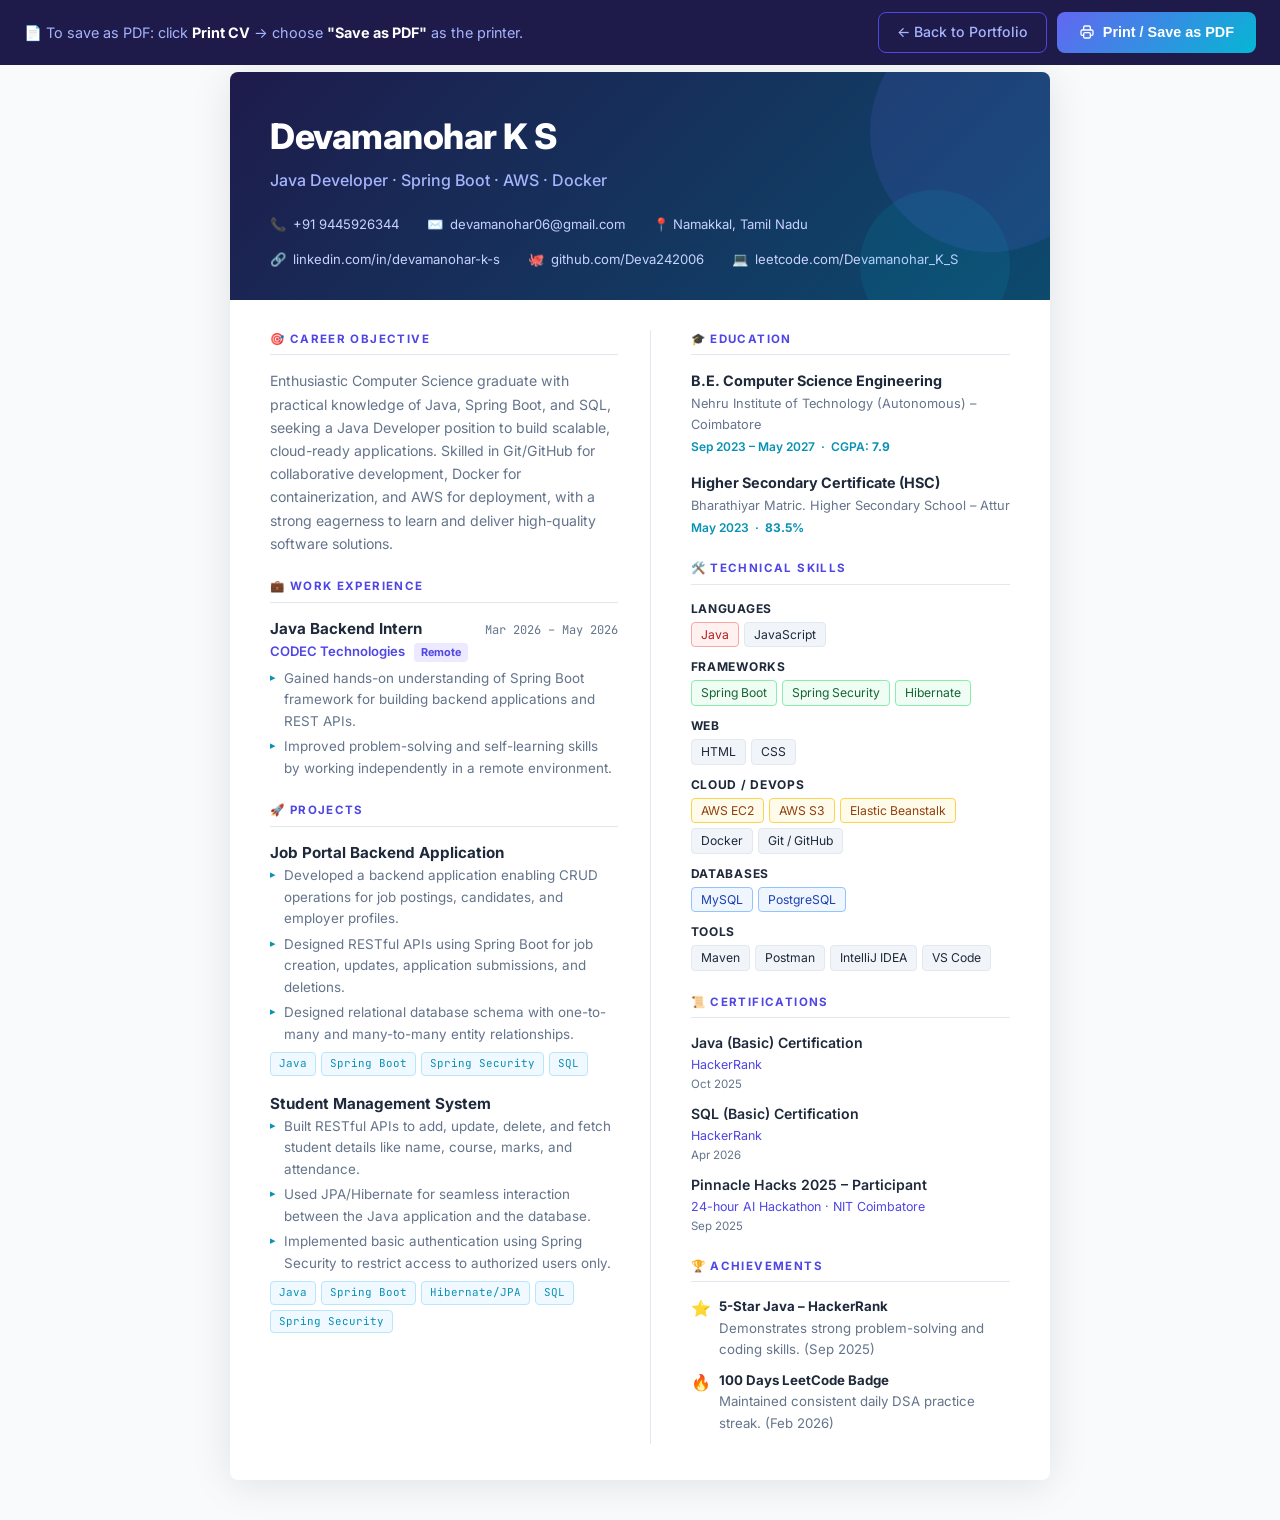
==== resume.html @ c7919d84 "Initial commit" ====
<!DOCTYPE html>
<html lang="en">
<head>
  <meta charset="UTF-8" />
  <meta name="viewport" content="width=device-width, initial-scale=1.0" />
  <title>Resume – Devamanohar K S | Java Developer</title>
  <link rel="preconnect" href="https://fonts.googleapis.com" />
  <link href="https://fonts.googleapis.com/css2?family=Inter:wght@300;400;500;600;700&family=JetBrains+Mono:wght@400;500&display=swap" rel="stylesheet" />
  <style>
    /* ── Print + Screen Styles ── */
    *, *::before, *::after { margin: 0; padding: 0; box-sizing: border-box; }

    :root {
      --accent:  #4f46e5;
      --accent2: #0891b2;
      --text:    #1e293b;
      --muted:   #64748b;
      --border:  #e2e8f0;
      --bg:      #f8fafc;
    }

    body {
      font-family: 'Inter', sans-serif;
      background: var(--bg);
      color: var(--text);
      font-size: 13.5px;
      line-height: 1.6;
    }

    /* ── Print Button (hidden on print) ── */
    .print-bar {
      position: fixed;
      top: 0; left: 0; right: 0;
      background: #1e1b4b;
      padding: 12px 24px;
      display: flex;
      align-items: center;
      justify-content: space-between;
      z-index: 100;
      gap: 16px;
    }

    .print-bar p {
      color: #a5b4fc;
      font-size: .9rem;
    }

    .print-bar strong { color: #fff; }

    .btn-print {
      background: linear-gradient(135deg, #6366f1, #06b6d4);
      color: #fff;
      border: none;
      padding: 9px 22px;
      border-radius: 8px;
      font-size: .9rem;
      font-weight: 600;
      cursor: pointer;
      display: flex;
      align-items: center;
      gap: 8px;
      text-decoration: none;
      transition: opacity .2s;
    }

    .btn-print:hover { opacity: .85; }

    .btn-back {
      background: transparent;
      color: #a5b4fc;
      border: 1.5px solid #4f46e5;
      padding: 8px 18px;
      border-radius: 8px;
      font-size: .88rem;
      font-weight: 500;
      cursor: pointer;
      text-decoration: none;
      transition: background .2s;
    }

    .btn-back:hover { background: rgba(99,102,241,.15); }

    /* ── Resume Page ── */
    .page {
      max-width: 820px;
      margin: 72px auto 40px;
      background: #fff;
      box-shadow: 0 4px 40px rgba(0,0,0,.1);
      border-radius: 8px;
      overflow: hidden;
    }

    /* Header */
    .resume-header {
      background: linear-gradient(135deg, #1e1b4b 0%, #0c4a6e 100%);
      color: #fff;
      padding: 36px 40px 30px;
      position: relative;
      overflow: hidden;
    }

    .resume-header::before {
      content: '';
      position: absolute;
      right: -60px; top: -60px;
      width: 240px; height: 240px;
      border-radius: 50%;
      background: rgba(99,102,241,.15);
    }

    .resume-header::after {
      content: '';
      position: absolute;
      right: 40px; bottom: -40px;
      width: 150px; height: 150px;
      border-radius: 50%;
      background: rgba(6,182,212,.1);
    }

    .header-name {
      font-size: 2.2rem;
      font-weight: 800;
      letter-spacing: -.5px;
      position: relative;
    }

    .header-title {
      font-size: 1rem;
      color: #a5b4fc;
      font-weight: 500;
      margin-top: 4px;
      position: relative;
    }

    .header-contacts {
      display: flex;
      flex-wrap: wrap;
      gap: 14px 28px;
      margin-top: 20px;
      position: relative;
    }

    .hc-item {
      display: flex;
      align-items: center;
      gap: 7px;
      font-size: .82rem;
      color: #c7d2fe;
    }

    .hc-item a {
      color: #c7d2fe;
      text-decoration: none;
    }

    .hc-item a:hover { text-decoration: underline; }

    /* Body */
    .resume-body {
      padding: 30px 40px 36px;
      display: grid;
      grid-template-columns: 1fr 0.85fr;
      gap: 0 36px;
    }

    /* Sections */
    .section-head {
      display: flex;
      align-items: center;
      gap: 8px;
      font-size: .72rem;
      font-weight: 700;
      text-transform: uppercase;
      letter-spacing: .12em;
      color: var(--accent);
      border-bottom: 1.5px solid var(--border);
      padding-bottom: 6px;
      margin-bottom: 14px;
      margin-top: 22px;
    }

    .section-head:first-of-type { margin-top: 0; }

    /* Objective */
    .objective-text {
      color: var(--muted);
      font-size: .88rem;
      line-height: 1.65;
    }

    /* Experience & Projects */
    .entry { margin-bottom: 16px; }

    .entry-header {
      display: flex;
      justify-content: space-between;
      align-items: baseline;
      flex-wrap: wrap;
      gap: 4px;
    }

    .entry-title {
      font-size: .95rem;
      font-weight: 700;
    }

    .entry-date {
      font-size: .75rem;
      color: var(--muted);
      font-family: 'JetBrains Mono', monospace;
      white-space: nowrap;
    }

    .entry-sub {
      font-size: .82rem;
      color: var(--accent);
      font-weight: 600;
      margin-bottom: 6px;
    }

    .entry-sub .badge {
      display: inline-block;
      background: #ede9fe;
      color: var(--accent);
      border-radius: 4px;
      font-size: .68rem;
      font-weight: 700;
      padding: 1px 7px;
      margin-left: 6px;
      vertical-align: middle;
    }

    .bullet-list {
      list-style: none;
      padding: 0;
    }

    .bullet-list li {
      font-size: .84rem;
      color: var(--muted);
      padding-left: 14px;
      position: relative;
      margin-bottom: 4px;
    }

    .bullet-list li::before {
      content: '▸';
      position: absolute;
      left: 0;
      color: var(--accent2);
      font-size: .7rem;
      top: 1px;
    }

    /* Tech tags */
    .tech-row {
      display: flex;
      flex-wrap: wrap;
      gap: 5px;
      margin-top: 7px;
    }

    .tag {
      font-family: 'JetBrains Mono', monospace;
      font-size: .68rem;
      background: #f0f9ff;
      color: var(--accent2);
      border: 1px solid #bae6fd;
      border-radius: 4px;
      padding: 2px 8px;
    }

    /* Right column */
    .right-col {}

    /* Education */
    .edu-item { margin-bottom: 14px; }

    .edu-degree { font-size: .9rem; font-weight: 700; }
    .edu-school { font-size: .8rem; color: var(--muted); margin: 2px 0; }
    .edu-meta   { font-size: .75rem; color: var(--accent2); font-weight: 600; }

    /* Skills */
    .skill-group { margin-bottom: 10px; }

    .skill-label {
      font-size: .75rem;
      font-weight: 700;
      color: var(--text);
      text-transform: uppercase;
      letter-spacing: .06em;
      margin-bottom: 4px;
    }

    .skill-pills {
      display: flex;
      flex-wrap: wrap;
      gap: 5px;
    }

    .sp {
      background: #f1f5f9;
      border: 1px solid var(--border);
      border-radius: 4px;
      padding: 2px 9px;
      font-size: .76rem;
      color: var(--text);
    }

    .sp.java   { background: #fff1f0; border-color: #fca5a5; color: #b91c1c; }
    .sp.spring { background: #f0fdf4; border-color: #86efac; color: #166534; }
    .sp.aws    { background: #fffbeb; border-color: #fcd34d; color: #92400e; }
    .sp.db     { background: #eff6ff; border-color: #93c5fd; color: #1e40af; }

    /* Certifications */
    .cert-item { margin-bottom: 10px; }
    .cert-name  { font-size: .88rem; font-weight: 600; }
    .cert-org   { font-size: .78rem; color: var(--accent); }
    .cert-date  { font-size: .72rem; color: var(--muted); }

    /* Achievements */
    .ach-item {
      display: flex;
      gap: 8px;
      align-items: flex-start;
      margin-bottom: 10px;
    }

    .ach-icon { font-size: 1rem; flex-shrink: 0; }
    .ach-text { font-size: .83rem; color: var(--muted); }
    .ach-text strong { color: var(--text); }

    /* Divider between columns */
    .left-col {
      border-right: 1px solid var(--border);
      padding-right: 32px;
    }

    .right-col { padding-left: 4px; }

    /* ── PRINT STYLES ── */
    @media print {
      body { background: #fff; font-size: 12px; }
      .print-bar { display: none !important; }
      .page {
        margin: 0;
        box-shadow: none;
        border-radius: 0;
        max-width: 100%;
      }
      .resume-header { -webkit-print-color-adjust: exact; print-color-adjust: exact; }
    }
  </style>
</head>
<body>

  <!-- Print Bar (visible only on screen) -->
  <div class="print-bar">
    <p>📄 To save as PDF: click <strong>Print CV</strong> → choose <strong>"Save as PDF"</strong> as the printer.</p>
    <div style="display:flex; gap:10px;">
      <a href="index.html" class="btn-back">← Back to Portfolio</a>
      <button onclick="window.print()" class="btn-print">
        <svg width="16" height="16" fill="none" viewBox="0 0 24 24" stroke="currentColor"><path stroke-linecap="round" stroke-linejoin="round" stroke-width="2" d="M17 17h2a2 2 0 002-2v-4a2 2 0 00-2-2H5a2 2 0 00-2 2v4a2 2 0 002 2h2m2 4h6a2 2 0 002-2v-4a2 2 0 00-2-2H9a2 2 0 00-2 2v4a2 2 0 002 2zm8-12V5a2 2 0 00-2-2H9a2 2 0 00-2 2v4h10z"/></svg>
        Print / Save as PDF
      </button>
    </div>
  </div>

  <!-- Resume Page -->
  <div class="page">

    <!-- Header -->
    <div class="resume-header">
      <div class="header-name">Devamanohar K S</div>
      <div class="header-title">Java Developer · Spring Boot · AWS · Docker</div>
      <div class="header-contacts">
        <span class="hc-item">📞 <a href="tel:+919445926344">+91 9445926344</a></span>
        <span class="hc-item">✉️ <a href="mailto:devamanohar06@gmail.com">devamanohar06@gmail.com</a></span>
        <span class="hc-item">📍 Namakkal, Tamil Nadu</span>
        <span class="hc-item">🔗 <a href="https://www.linkedin.com/in/devamanohar-k-s/" target="_blank">linkedin.com/in/devamanohar-k-s</a></span>
        <span class="hc-item">🐙 <a href="https://github.com/Deva242006" target="_blank">github.com/Deva242006</a></span>
        <span class="hc-item">💻 <a href="https://leetcode.com/u/Devamanohar_K_S/" target="_blank">leetcode.com/Devamanohar_K_S</a></span>
      </div>
    </div>

    <!-- Body -->
    <div class="resume-body">

      <!-- LEFT COLUMN -->
      <div class="left-col">

        <!-- Objective -->
        <div class="section-head">🎯 Career Objective</div>
        <p class="objective-text">
          Enthusiastic Computer Science graduate with practical knowledge of Java, Spring Boot, and SQL,
          seeking a Java Developer position to build scalable, cloud-ready applications. Skilled in
          Git/GitHub for collaborative development, Docker for containerization, and AWS for deployment,
          with a strong eagerness to learn and deliver high-quality software solutions.
        </p>

        <!-- Experience -->
        <div class="section-head">💼 Work Experience</div>
        <div class="entry">
          <div class="entry-header">
            <span class="entry-title">Java Backend Intern</span>
            <span class="entry-date">Mar 2026 – May 2026</span>
          </div>
          <div class="entry-sub">CODEC Technologies <span class="badge">Remote</span></div>
          <ul class="bullet-list">
            <li>Gained hands-on understanding of Spring Boot framework for building backend applications and REST APIs.</li>
            <li>Improved problem-solving and self-learning skills by working independently in a remote environment.</li>
          </ul>
        </div>

        <!-- Projects -->
        <div class="section-head">🚀 Projects</div>

        <div class="entry">
          <div class="entry-header">
            <span class="entry-title">Job Portal Backend Application</span>
          </div>
          <ul class="bullet-list">
            <li>Developed a backend application enabling CRUD operations for job postings, candidates, and employer profiles.</li>
            <li>Designed RESTful APIs using Spring Boot for job creation, updates, application submissions, and deletions.</li>
            <li>Designed relational database schema with one-to-many and many-to-many entity relationships.</li>
          </ul>
          <div class="tech-row">
            <span class="tag">Java</span>
            <span class="tag">Spring Boot</span>
            <span class="tag">Spring Security</span>
            <span class="tag">SQL</span>
          </div>
        </div>

        <div class="entry">
          <div class="entry-header">
            <span class="entry-title">Student Management System</span>
          </div>
          <ul class="bullet-list">
            <li>Built RESTful APIs to add, update, delete, and fetch student details like name, course, marks, and attendance.</li>
            <li>Used JPA/Hibernate for seamless interaction between the Java application and the database.</li>
            <li>Implemented basic authentication using Spring Security to restrict access to authorized users only.</li>
          </ul>
          <div class="tech-row">
            <span class="tag">Java</span>
            <span class="tag">Spring Boot</span>
            <span class="tag">Hibernate/JPA</span>
            <span class="tag">SQL</span>
            <span class="tag">Spring Security</span>
          </div>
        </div>

      </div>

      <!-- RIGHT COLUMN -->
      <div class="right-col">

        <!-- Education -->
        <div class="section-head">🎓 Education</div>

        <div class="edu-item">
          <div class="edu-degree">B.E. Computer Science Engineering</div>
          <div class="edu-school">Nehru Institute of Technology (Autonomous) – Coimbatore</div>
          <div class="edu-meta">Sep 2023 – May 2027 &nbsp;·&nbsp; CGPA: <strong>7.9</strong></div>
        </div>

        <div class="edu-item">
          <div class="edu-degree">Higher Secondary Certificate (HSC)</div>
          <div class="edu-school">Bharathiyar Matric. Higher Secondary School – Attur</div>
          <div class="edu-meta">May 2023 &nbsp;·&nbsp; <strong>83.5%</strong></div>
        </div>

        <!-- Skills -->
        <div class="section-head">🛠️ Technical Skills</div>

        <div class="skill-group">
          <div class="skill-label">Languages</div>
          <div class="skill-pills">
            <span class="sp java">Java</span>
            <span class="sp">JavaScript</span>
          </div>
        </div>

        <div class="skill-group">
          <div class="skill-label">Frameworks</div>
          <div class="skill-pills">
            <span class="sp spring">Spring Boot</span>
            <span class="sp spring">Spring Security</span>
            <span class="sp spring">Hibernate</span>
          </div>
        </div>

        <div class="skill-group">
          <div class="skill-label">Web</div>
          <div class="skill-pills">
            <span class="sp">HTML</span>
            <span class="sp">CSS</span>
          </div>
        </div>

        <div class="skill-group">
          <div class="skill-label">Cloud / DevOps</div>
          <div class="skill-pills">
            <span class="sp aws">AWS EC2</span>
            <span class="sp aws">AWS S3</span>
            <span class="sp aws">Elastic Beanstalk</span>
            <span class="sp">Docker</span>
            <span class="sp">Git / GitHub</span>
          </div>
        </div>

        <div class="skill-group">
          <div class="skill-label">Databases</div>
          <div class="skill-pills">
            <span class="sp db">MySQL</span>
            <span class="sp db">PostgreSQL</span>
          </div>
        </div>

        <div class="skill-group">
          <div class="skill-label">Tools</div>
          <div class="skill-pills">
            <span class="sp">Maven</span>
            <span class="sp">Postman</span>
            <span class="sp">IntelliJ IDEA</span>
            <span class="sp">VS Code</span>
          </div>
        </div>

        <!-- Certifications -->
        <div class="section-head">📜 Certifications</div>

        <div class="cert-item">
          <div class="cert-name">Java (Basic) Certification</div>
          <div class="cert-org">HackerRank</div>
          <div class="cert-date">Oct 2025</div>
        </div>

        <div class="cert-item">
          <div class="cert-name">SQL (Basic) Certification</div>
          <div class="cert-org">HackerRank</div>
          <div class="cert-date">Apr 2026</div>
        </div>

        <div class="cert-item">
          <div class="cert-name">Pinnacle Hacks 2025 – Participant</div>
          <div class="cert-org">24-hour AI Hackathon · NIT Coimbatore</div>
          <div class="cert-date">Sep 2025</div>
        </div>

        <!-- Achievements -->
        <div class="section-head">🏆 Achievements</div>

        <div class="ach-item">
          <span class="ach-icon">⭐</span>
          <div class="ach-text"><strong>5-Star Java – HackerRank</strong><br />Demonstrates strong problem-solving and coding skills. (Sep 2025)</div>
        </div>

        <div class="ach-item">
          <span class="ach-icon">🔥</span>
          <div class="ach-text"><strong>100 Days LeetCode Badge</strong><br />Maintained consistent daily DSA practice streak. (Feb 2026)</div>
        </div>

      </div>
    </div>
  </div>

</body>
</html>
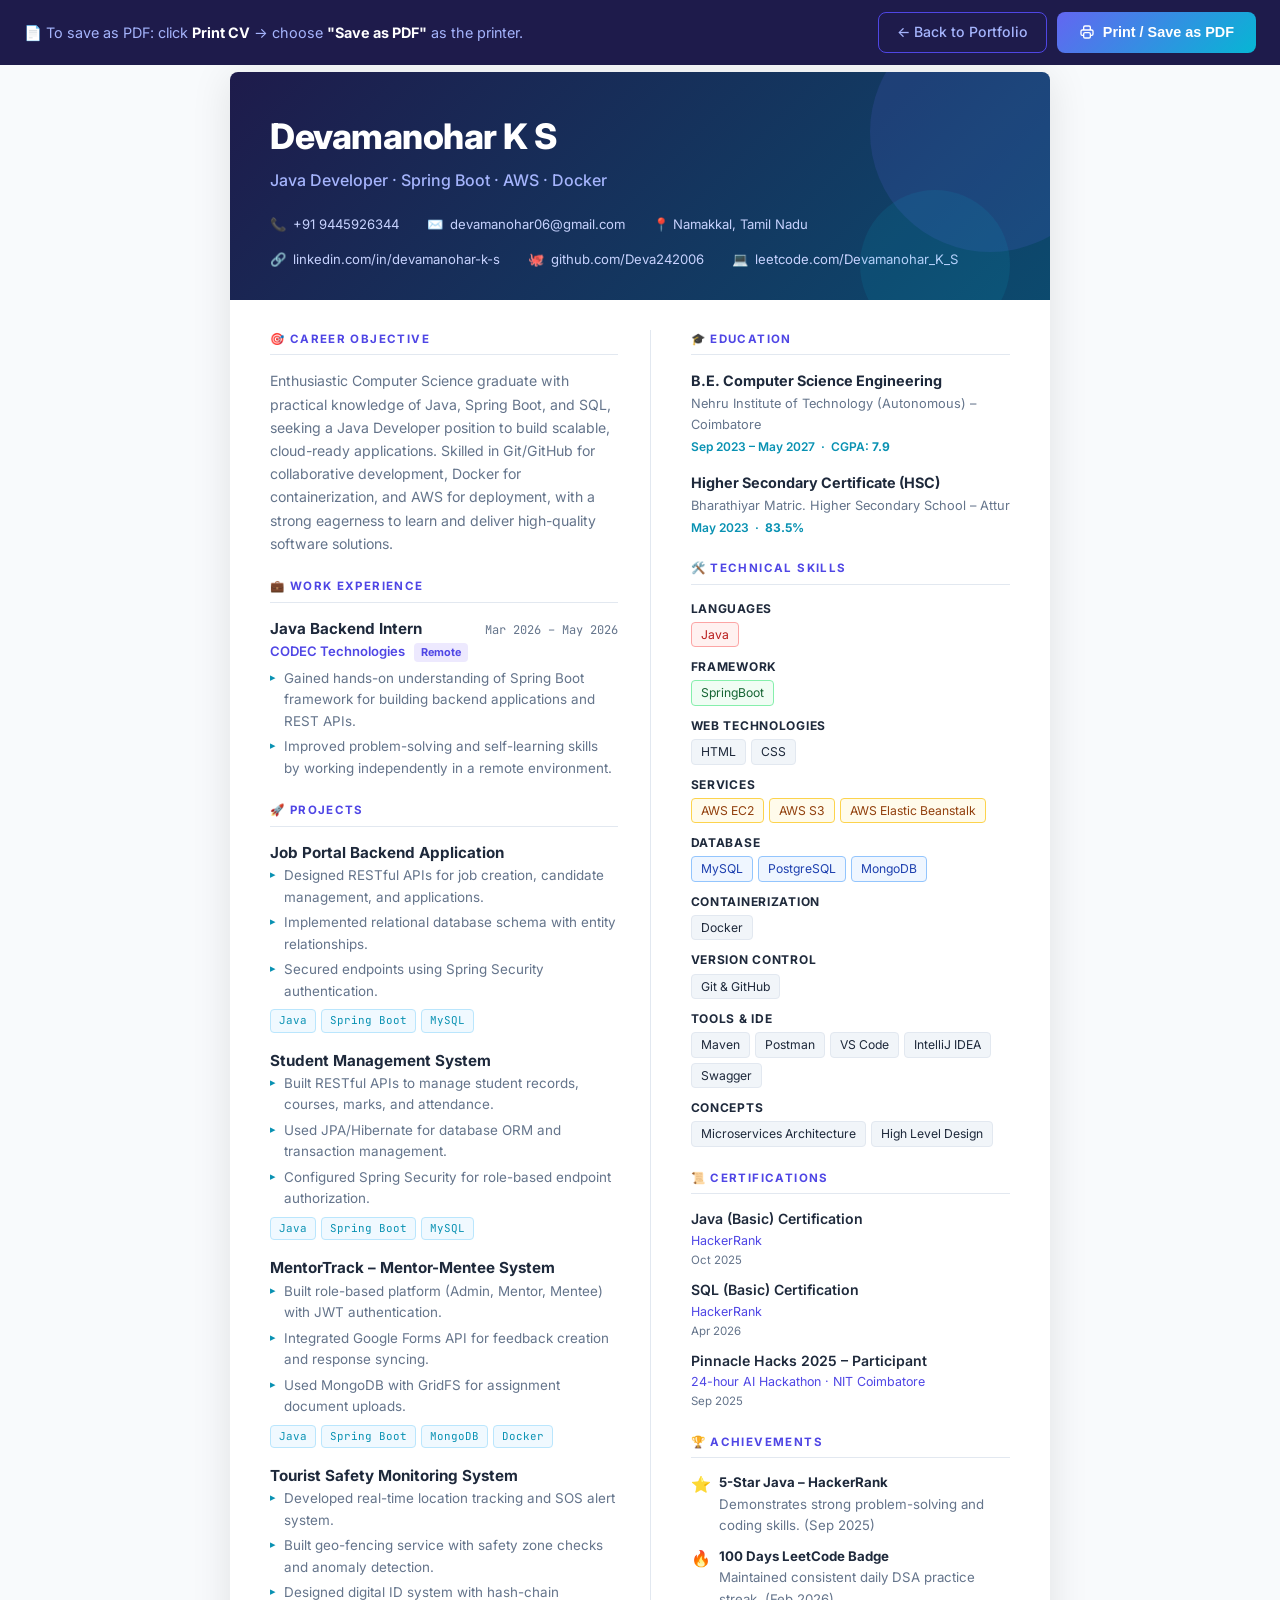
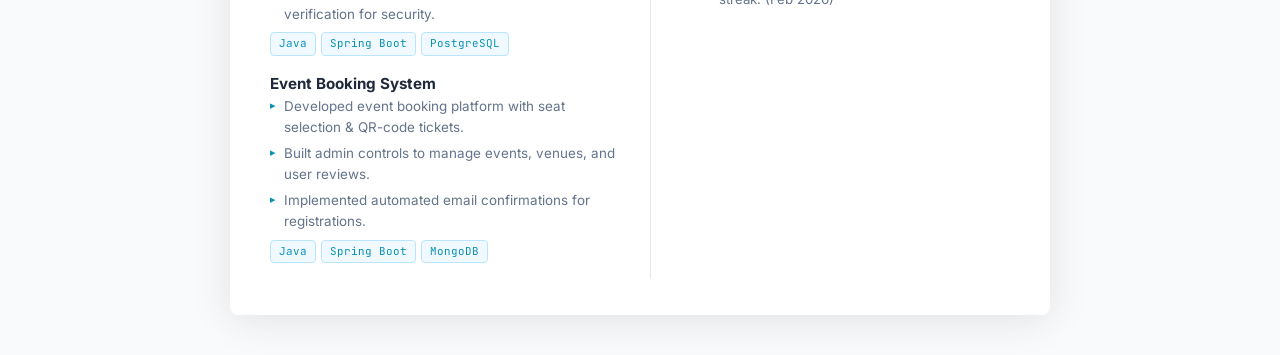
==== commit aecf8189: "updated" ====
--- a/resume.html
+++ b/resume.html
@@ -420,15 +420,14 @@
             <span class="entry-title">Job Portal Backend Application</span>
           </div>
           <ul class="bullet-list">
-            <li>Developed a backend application enabling CRUD operations for job postings, candidates, and employer profiles.</li>
-            <li>Designed RESTful APIs using Spring Boot for job creation, updates, application submissions, and deletions.</li>
-            <li>Designed relational database schema with one-to-many and many-to-many entity relationships.</li>
+            <li>Designed RESTful APIs for job creation, candidate management, and applications.</li>
+            <li>Implemented relational database schema with entity relationships.</li>
+            <li>Secured endpoints using Spring Security authentication.</li>
           </ul>
           <div class="tech-row">
             <span class="tag">Java</span>
             <span class="tag">Spring Boot</span>
-            <span class="tag">Spring Security</span>
-            <span class="tag">SQL</span>
+            <span class="tag">MySQL</span>
           </div>
         </div>
 
@@ -437,16 +436,63 @@
             <span class="entry-title">Student Management System</span>
           </div>
           <ul class="bullet-list">
-            <li>Built RESTful APIs to add, update, delete, and fetch student details like name, course, marks, and attendance.</li>
-            <li>Used JPA/Hibernate for seamless interaction between the Java application and the database.</li>
-            <li>Implemented basic authentication using Spring Security to restrict access to authorized users only.</li>
+            <li>Built RESTful APIs to manage student records, courses, marks, and attendance.</li>
+            <li>Used JPA/Hibernate for database ORM and transaction management.</li>
+            <li>Configured Spring Security for role-based endpoint authorization.</li>
           </ul>
           <div class="tech-row">
             <span class="tag">Java</span>
             <span class="tag">Spring Boot</span>
-            <span class="tag">Hibernate/JPA</span>
-            <span class="tag">SQL</span>
-            <span class="tag">Spring Security</span>
+            <span class="tag">MySQL</span>
+          </div>
+        </div>
+
+        <div class="entry">
+          <div class="entry-header">
+            <span class="entry-title">MentorTrack – Mentor-Mentee System</span>
+          </div>
+          <ul class="bullet-list">
+            <li>Built role-based platform (Admin, Mentor, Mentee) with JWT authentication.</li>
+            <li>Integrated Google Forms API for feedback creation and response syncing.</li>
+            <li>Used MongoDB with GridFS for assignment document uploads.</li>
+          </ul>
+          <div class="tech-row">
+            <span class="tag">Java</span>
+            <span class="tag">Spring Boot</span>
+            <span class="tag">MongoDB</span>
+            <span class="tag">Docker</span>
+          </div>
+        </div>
+
+        <div class="entry">
+          <div class="entry-header">
+            <span class="entry-title">Tourist Safety Monitoring System</span>
+          </div>
+          <ul class="bullet-list">
+            <li>Developed real-time location tracking and SOS alert system.</li>
+            <li>Built geo-fencing service with safety zone checks and anomaly detection.</li>
+            <li>Designed digital ID system with hash-chain verification for security.</li>
+          </ul>
+          <div class="tech-row">
+            <span class="tag">Java</span>
+            <span class="tag">Spring Boot</span>
+            <span class="tag">PostgreSQL</span>
+          </div>
+        </div>
+
+        <div class="entry">
+          <div class="entry-header">
+            <span class="entry-title">Event Booking System</span>
+          </div>
+          <ul class="bullet-list">
+            <li>Developed event booking platform with seat selection &amp; QR-code tickets.</li>
+            <li>Built admin controls to manage events, venues, and user reviews.</li>
+            <li>Implemented automated email confirmations for registrations.</li>
+          </ul>
+          <div class="tech-row">
+            <span class="tag">Java</span>
+            <span class="tag">Spring Boot</span>
+            <span class="tag">MongoDB</span>
           </div>
         </div>
 
@@ -477,21 +523,18 @@
           <div class="skill-label">Languages</div>
           <div class="skill-pills">
             <span class="sp java">Java</span>
-            <span class="sp">JavaScript</span>
-          </div>
-        </div>
-
-        <div class="skill-group">
-          <div class="skill-label">Frameworks</div>
-          <div class="skill-pills">
-            <span class="sp spring">Spring Boot</span>
-            <span class="sp spring">Spring Security</span>
-            <span class="sp spring">Hibernate</span>
-          </div>
-        </div>
-
-        <div class="skill-group">
-          <div class="skill-label">Web</div>
+          </div>
+        </div>
+
+        <div class="skill-group">
+          <div class="skill-label">Framework</div>
+          <div class="skill-pills">
+            <span class="sp spring">SpringBoot</span>
+          </div>
+        </div>
+
+        <div class="skill-group">
+          <div class="skill-label">Web Technologies</div>
           <div class="skill-pills">
             <span class="sp">HTML</span>
             <span class="sp">CSS</span>
@@ -499,31 +542,53 @@
         </div>
 
         <div class="skill-group">
-          <div class="skill-label">Cloud / DevOps</div>
+          <div class="skill-label">Services</div>
           <div class="skill-pills">
             <span class="sp aws">AWS EC2</span>
             <span class="sp aws">AWS S3</span>
-            <span class="sp aws">Elastic Beanstalk</span>
-            <span class="sp">Docker</span>
-            <span class="sp">Git / GitHub</span>
-          </div>
-        </div>
-
-        <div class="skill-group">
-          <div class="skill-label">Databases</div>
+            <span class="sp aws">AWS Elastic Beanstalk</span>
+          </div>
+        </div>
+
+        <div class="skill-group">
+          <div class="skill-label">Database</div>
           <div class="skill-pills">
             <span class="sp db">MySQL</span>
             <span class="sp db">PostgreSQL</span>
-          </div>
-        </div>
-
-        <div class="skill-group">
-          <div class="skill-label">Tools</div>
+            <span class="sp db">MongoDB</span>
+          </div>
+        </div>
+
+        <div class="skill-group">
+          <div class="skill-label">Containerization</div>
+          <div class="skill-pills">
+            <span class="sp">Docker</span>
+          </div>
+        </div>
+
+        <div class="skill-group">
+          <div class="skill-label">Version Control</div>
+          <div class="skill-pills">
+            <span class="sp">Git &amp; GitHub</span>
+          </div>
+        </div>
+
+        <div class="skill-group">
+          <div class="skill-label">Tools &amp; IDE</div>
           <div class="skill-pills">
             <span class="sp">Maven</span>
             <span class="sp">Postman</span>
+            <span class="sp">VS Code</span>
             <span class="sp">IntelliJ IDEA</span>
-            <span class="sp">VS Code</span>
+            <span class="sp">Swagger</span>
+          </div>
+        </div>
+
+        <div class="skill-group">
+          <div class="skill-label">Concepts</div>
+          <div class="skill-pills">
+            <span class="sp">Microservices Architecture</span>
+            <span class="sp">High Level Design</span>
           </div>
         </div>
 
